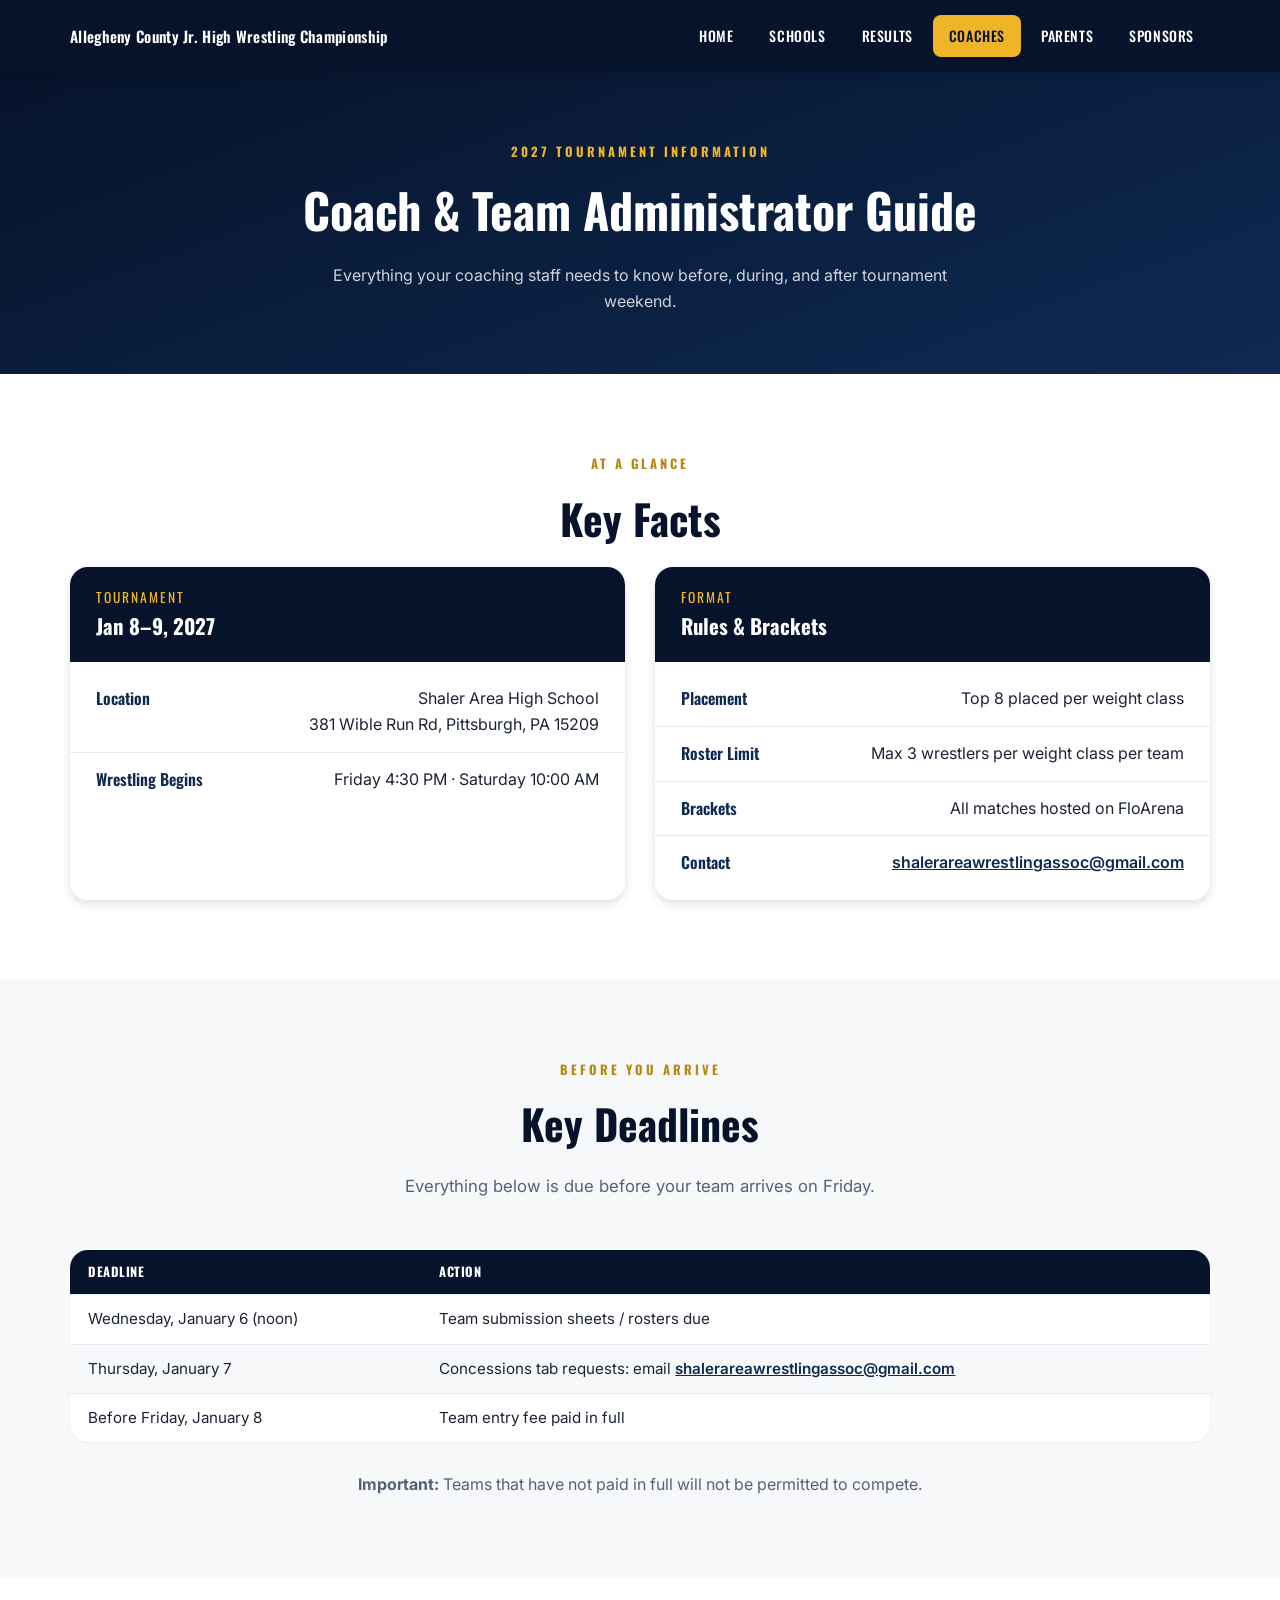
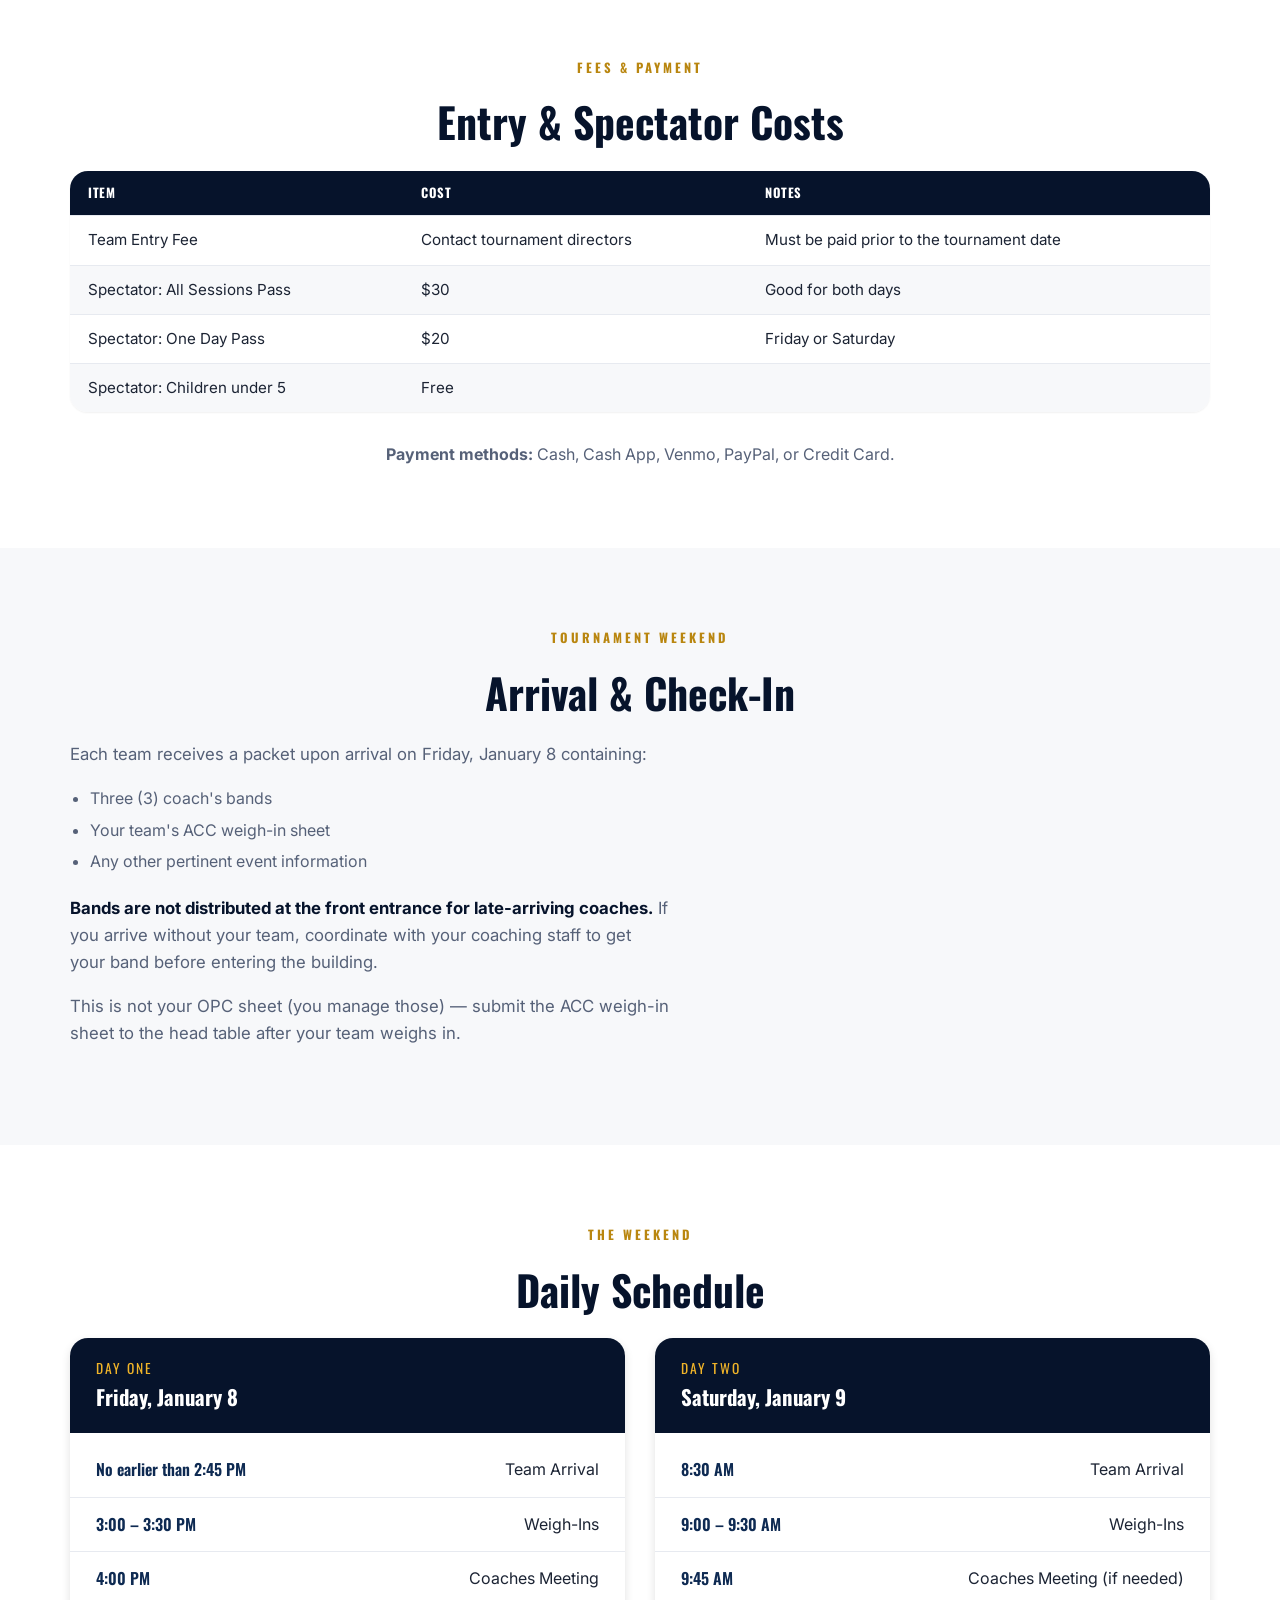
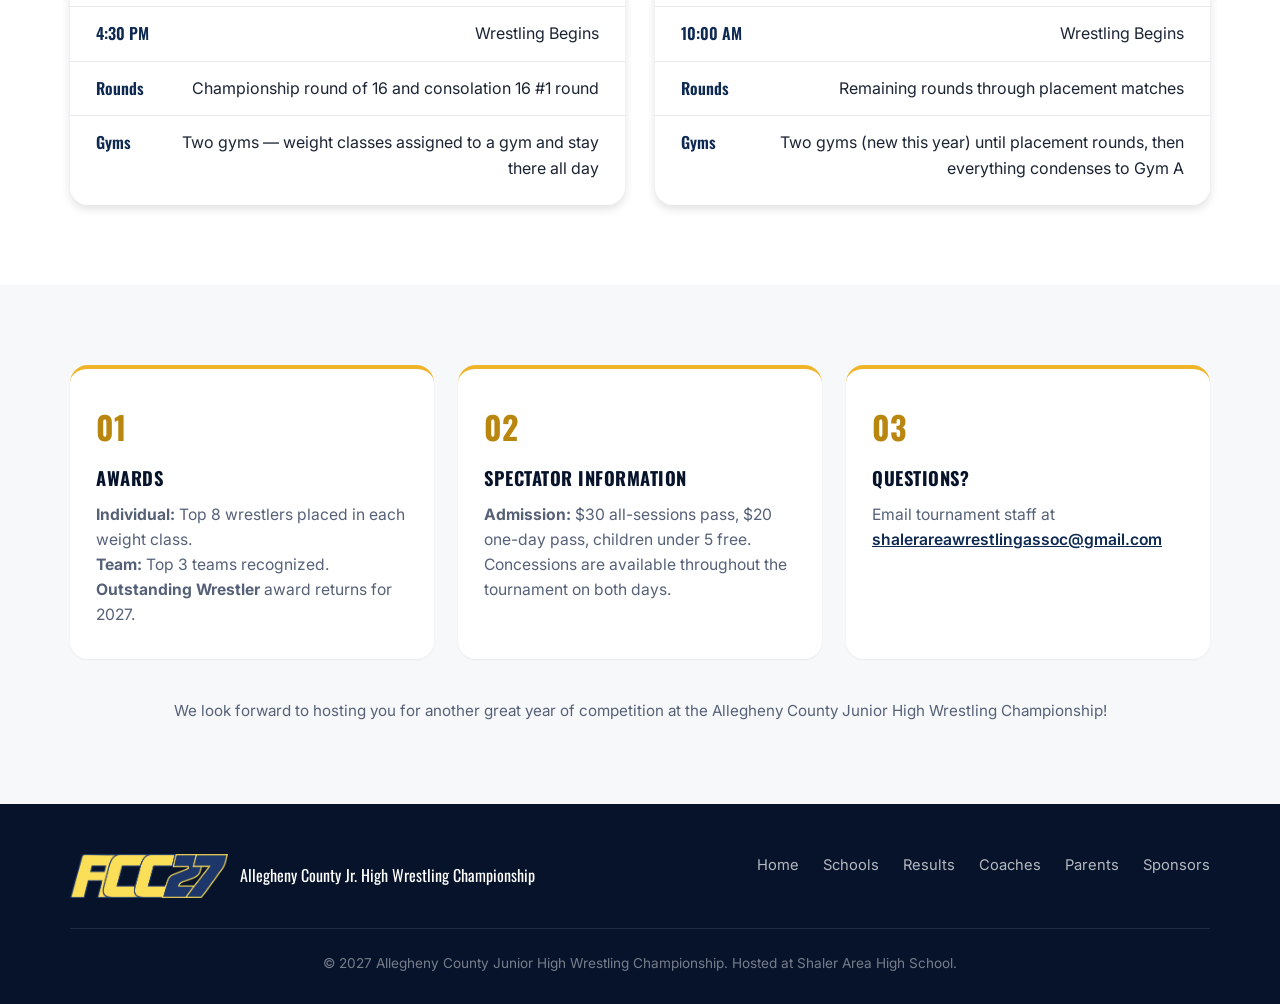
==== coaches.html @ c7950f62 "Add Coaches and Parents pages, wire into nav/footer everywhere coaches.html: full 2027 coach/team-ad" ====
<!DOCTYPE html>
<html lang="en">
<head>
  <meta charset="UTF-8">
  <meta name="viewport" content="width=device-width, initial-scale=1.0">
  <title>Coaches Guide | ACC Jr. High Wrestling Championship</title>
  <meta name="description" content="2027 Tournament information for coaches and team administrators — deadlines, fees, schedule, and check-in details.">
  <link rel="stylesheet" href="styles.css">
  <link rel="icon" type="image/png" href="favicon.png">
  <link rel="preconnect" href="https://fonts.googleapis.com">
  <link rel="preconnect" href="https://fonts.gstatic.com" crossorigin>
  <link href="https://fonts.googleapis.com/css2?family=Oswald:wght@400;500;600;700&family=Inter:wght@400;500;600;700&display=swap" rel="stylesheet">
</head>
<body>

  <nav class="nav">
    <div class="nav-container">
      <a href="index.html" class="nav-logo">
        <span>Allegheny County Jr. High Wrestling Championship</span>
      </a>
      <button class="nav-toggle" aria-label="Toggle menu">
        <span></span><span></span><span></span>
      </button>
      <ul class="nav-menu">
        <li><a href="index.html">Home</a></li>
        <li><a href="schools.html">Schools</a></li>
        <li><a href="results.html">Results</a></li>
        <li><a href="coaches.html" class="active">Coaches</a></li>
        <li><a href="parents.html">Parents</a></li>
        <li><a href="sponsors.html">Sponsors</a></li>
      </ul>
    </div>
  </nav>

  <section class="page-hero">
    <span class="section-eyebrow">2027 Tournament Information</span>
    <h1>Coach &amp; Team Administrator Guide</h1>
    <p>Everything your coaching staff needs to know before, during, and after tournament weekend.</p>
  </section>

  <!-- At a Glance -->
  <section class="section">
    <div class="container">
      <span class="section-eyebrow">At a Glance</span>
      <h2 class="section-title">Key Facts</h2>
      <div class="schedule-grid">
        <div class="schedule-day">
          <div class="schedule-day-header">
            <div class="day-name">Tournament</div>
            <div class="day-date">Jan 8&ndash;9, 2027</div>
          </div>
          <div class="schedule-list">
            <div class="schedule-row"><span class="schedule-time">Location</span><span class="schedule-event">Shaler Area High School<br>381 Wible Run Rd, Pittsburgh, PA 15209</span></div>
            <div class="schedule-row"><span class="schedule-time">Wrestling Begins</span><span class="schedule-event">Friday 4:30 PM &middot; Saturday 10:00 AM</span></div>
          </div>
        </div>
        <div class="schedule-day">
          <div class="schedule-day-header">
            <div class="day-name">Format</div>
            <div class="day-date">Rules &amp; Brackets</div>
          </div>
          <div class="schedule-list">
            <div class="schedule-row"><span class="schedule-time">Placement</span><span class="schedule-event">Top 8 placed per weight class</span></div>
            <div class="schedule-row"><span class="schedule-time">Roster Limit</span><span class="schedule-event">Max 3 wrestlers per weight class per team</span></div>
            <div class="schedule-row"><span class="schedule-time">Brackets</span><span class="schedule-event">All matches hosted on FloArena</span></div>
            <div class="schedule-row"><span class="schedule-time">Contact</span><span class="schedule-event"><a href="mailto:shalerareawrestlingassoc@gmail.com" style="color:var(--navy); font-weight:600;">shalerareawrestlingassoc@gmail.com</a></span></div>
          </div>
        </div>
      </div>
    </div>
  </section>

  <!-- Key Deadlines -->
  <section class="section section-alt">
    <div class="container">
      <span class="section-eyebrow">Before You Arrive</span>
      <h2 class="section-title">Key Deadlines</h2>
      <p class="section-subtitle">Everything below is due before your team arrives on Friday.</p>
      <table class="champions-table">
        <thead><tr><th>Deadline</th><th>Action</th></tr></thead>
        <tbody>
          <tr><td>Wednesday, January 6 (noon)</td><td>Team submission sheets / rosters due</td></tr>
          <tr><td>Thursday, January 7</td><td>Concessions tab requests: email <a href="mailto:shalerareawrestlingassoc@gmail.com" style="color:var(--navy); font-weight:600;">shalerareawrestlingassoc@gmail.com</a></td></tr>
          <tr><td>Before Friday, January 8</td><td>Team entry fee paid in full</td></tr>
        </tbody>
      </table>
      <p class="results-archive-note"><strong>Important:</strong> Teams that have not paid in full will not be permitted to compete.</p>
    </div>
  </section>

  <!-- Fees & Payment -->
  <section class="section">
    <div class="container">
      <span class="section-eyebrow">Fees &amp; Payment</span>
      <h2 class="section-title">Entry &amp; Spectator Costs</h2>
      <table class="champions-table">
        <thead><tr><th>Item</th><th>Cost</th><th>Notes</th></tr></thead>
        <tbody>
          <tr><td>Team Entry Fee</td><td>Contact tournament directors</td><td>Must be paid prior to the tournament date</td></tr>
          <tr><td>Spectator: All Sessions Pass</td><td>$30</td><td>Good for both days</td></tr>
          <tr><td>Spectator: One Day Pass</td><td>$20</td><td>Friday or Saturday</td></tr>
          <tr><td>Spectator: Children under 5</td><td>Free</td><td>&nbsp;</td></tr>
        </tbody>
      </table>
      <p class="results-archive-note"><strong>Payment methods:</strong> Cash, Cash App, Venmo, PayPal, or Credit Card.</p>
    </div>
  </section>

  <!-- Arrival & Check-In -->
  <section class="section section-alt">
    <div class="container">
      <span class="section-eyebrow">Tournament Weekend</span>
      <h2 class="section-title">Arrival &amp; Check-In</h2>
      <div class="about-grid">
        <div class="about-text">
          <p>Each team receives a packet upon arrival on Friday, January 8 containing:</p>
          <ul style="margin: 10px 0 20px 20px; color: var(--gray-600);">
            <li style="margin-bottom: 6px;">Three (3) coach's bands</li>
            <li style="margin-bottom: 6px;">Your team's ACC weigh-in sheet</li>
            <li style="margin-bottom: 6px;">Any other pertinent event information</li>
          </ul>
          <p><strong>Bands are not distributed at the front entrance for late-arriving coaches.</strong> If you arrive without your team, coordinate with your coaching staff to get your band before entering the building.</p>
          <p style="margin-top: 16px;">This is not your OPC sheet (you manage those) &mdash; submit the ACC weigh-in sheet to the head table after your team weighs in.</p>
        </div>
      </div>
    </div>
  </section>

  <!-- Daily Schedule -->
  <section class="section">
    <div class="container">
      <span class="section-eyebrow">The Weekend</span>
      <h2 class="section-title">Daily Schedule</h2>
      <div class="schedule-grid">
        <div class="schedule-day">
          <div class="schedule-day-header">
            <div class="day-name">Day One</div>
            <div class="day-date">Friday, January 8</div>
          </div>
          <div class="schedule-list">
            <div class="schedule-row"><span class="schedule-time">No earlier than 2:45 PM</span><span class="schedule-event">Team Arrival</span></div>
            <div class="schedule-row"><span class="schedule-time">3:00 &ndash; 3:30 PM</span><span class="schedule-event">Weigh-Ins</span></div>
            <div class="schedule-row"><span class="schedule-time">4:00 PM</span><span class="schedule-event">Coaches Meeting</span></div>
            <div class="schedule-row"><span class="schedule-time">4:30 PM</span><span class="schedule-event">Wrestling Begins</span></div>
            <div class="schedule-row"><span class="schedule-time">Rounds</span><span class="schedule-event">Championship round of 16 and consolation 16 #1 round</span></div>
            <div class="schedule-row"><span class="schedule-time">Gyms</span><span class="schedule-event">Two gyms &mdash; weight classes assigned to a gym and stay there all day</span></div>
          </div>
        </div>
        <div class="schedule-day">
          <div class="schedule-day-header">
            <div class="day-name">Day Two</div>
            <div class="day-date">Saturday, January 9</div>
          </div>
          <div class="schedule-list">
            <div class="schedule-row"><span class="schedule-time">8:30 AM</span><span class="schedule-event">Team Arrival</span></div>
            <div class="schedule-row"><span class="schedule-time">9:00 &ndash; 9:30 AM</span><span class="schedule-event">Weigh-Ins</span></div>
            <div class="schedule-row"><span class="schedule-time">9:45 AM</span><span class="schedule-event">Coaches Meeting (if needed)</span></div>
            <div class="schedule-row"><span class="schedule-time">10:00 AM</span><span class="schedule-event">Wrestling Begins</span></div>
            <div class="schedule-row"><span class="schedule-time">Rounds</span><span class="schedule-event">Remaining rounds through placement matches</span></div>
            <div class="schedule-row"><span class="schedule-time">Gyms</span><span class="schedule-event">Two gyms (new this year) until placement rounds, then everything condenses to Gym A</span></div>
          </div>
        </div>
      </div>
    </div>
  </section>

  <!-- Awards & Spectator Info -->
  <section class="section section-alt">
    <div class="container">
      <div class="format-grid">
        <div class="format-card">
          <div class="format-num">01</div>
          <h3>Awards</h3>
          <p><strong>Individual:</strong> Top 8 wrestlers placed in each weight class.<br><strong>Team:</strong> Top 3 teams recognized.<br><strong>Outstanding Wrestler</strong> award returns for 2027.</p>
        </div>
        <div class="format-card">
          <div class="format-num">02</div>
          <h3>Spectator Information</h3>
          <p><strong>Admission:</strong> $30 all-sessions pass, $20 one-day pass, children under 5 free.<br>Concessions are available throughout the tournament on both days.</p>
        </div>
        <div class="format-card">
          <div class="format-num">03</div>
          <h3>Questions?</h3>
          <p>Email tournament staff at <a href="mailto:shalerareawrestlingassoc@gmail.com" style="color:var(--navy); font-weight:600;">shalerareawrestlingassoc@gmail.com</a></p>
        </div>
      </div>
      <p class="schedule-note" style="margin-top: 40px;">We look forward to hosting you for another great year of competition at the Allegheny County Junior High Wrestling Championship!</p>
    </div>
  </section>

  <footer class="footer">
    <div class="container">
      <div class="footer-content">
        <div class="footer-logo">
          <img src="assets/brand/logo-mark.png" alt="ACC27">
          <p>Allegheny County Jr. High Wrestling Championship</p>
        </div>
        <div class="footer-links">
          <a href="index.html">Home</a>
          <a href="schools.html">Schools</a>
          <a href="results.html">Results</a>
          <a href="coaches.html">Coaches</a>
          <a href="parents.html">Parents</a>
          <a href="sponsors.html">Sponsors</a>
        </div>
      </div>
      <div class="footer-bottom">
        &copy; 2027 Allegheny County Junior High Wrestling Championship. Hosted at Shaler Area High School.
      </div>
    </div>
  </footer>

  <script>
    document.querySelector('.nav-toggle')?.addEventListener('click', function() {
      document.querySelector('.nav-menu').classList.toggle('active');
    });
  </script>
</body>
</html>
---- styles.css ----
/* ===========================================
   ACC JR HIGH WRESTLING — Navy & Gold Theme
   =========================================== */

:root {
  --navy-dark: #06132b;
  --navy: #0e2a52;
  --navy-light: #1c4886;
  --gold: #f0b429;
  --gold-light: #ffd873;
  --gold-dark: #b9860f;
  --white: #ffffff;
  --gray-100: #f7f8fa;
  --gray-200: #e7eaf0;
  --gray-300: #cdd3de;
  --gray-600: #566178;
  --gray-800: #1c2434;

  --font-display: 'Oswald', sans-serif;
  --font-body: 'Inter', system-ui, sans-serif;

  --shadow-sm: 0 1px 2px rgba(0,0,0,0.06);
  --shadow-md: 0 4px 10px rgba(0,0,0,0.12);
  --shadow-lg: 0 12px 30px rgba(0,0,0,0.18);
  --shadow-xl: 0 24px 50px rgba(0,0,0,0.25);

  --radius: 8px;
  --radius-lg: 18px;
}

*, *::before, *::after { box-sizing: border-box; margin: 0; padding: 0; }

svg { max-width: 100%; max-height: 100%; overflow: visible; }
img { max-width: 100%; height: auto; }
html { scroll-behavior: smooth; }

body {
  font-family: var(--font-body);
  color: var(--gray-800);
  background: var(--white);
  line-height: 1.6;
}

.container { max-width: 1180px; margin: 0 auto; padding: 0 20px; }

a { color: inherit; }

/* ===========================================
   NAV
   =========================================== */

.nav {
  position: sticky;
  top: 0;
  z-index: 1000;
  background: var(--navy-dark);
  box-shadow: var(--shadow-md);
}

.nav-container {
  max-width: 1180px;
  margin: 0 auto;
  padding: 0 20px;
  display: flex;
  align-items: center;
  justify-content: space-between;
  height: 72px;
}

.nav-logo {
  display: flex;
  align-items: center;
  gap: 12px;
  text-decoration: none;
  color: var(--white);
  font-family: var(--font-display);
  font-weight: 600;
  font-size: 0.95rem;
  line-height: 1.2;
  letter-spacing: 0.3px;
  max-width: 340px;
}

.nav-logo img {
  height: 44px;
  width: auto;
}

.nav-menu {
  display: flex;
  list-style: none;
  gap: 4px;
}

.nav-menu a {
  display: block;
  padding: 10px 16px;
  color: var(--white);
  text-decoration: none;
  font-family: var(--font-display);
  font-size: 14px;
  font-weight: 500;
  letter-spacing: 0.6px;
  text-transform: uppercase;
  border-radius: var(--radius);
  transition: all 0.2s ease;
}

.nav-menu a:hover, .nav-menu a.active {
  background: var(--gold);
  color: var(--navy-dark);
}

.nav-toggle {
  display: none;
  flex-direction: column;
  gap: 5px;
  background: none;
  border: none;
  cursor: pointer;
  padding: 5px;
}

.nav-toggle span {
  display: block;
  width: 25px;
  height: 3px;
  background: var(--white);
  border-radius: 2px;
  transition: all 0.3s ease;
}

@media (max-width: 800px) {
  .nav-toggle { display: flex; }
  .nav-menu {
    position: absolute;
    top: 72px;
    left: 0;
    right: 0;
    background: var(--navy-dark);
    flex-direction: column;
    padding: 16px;
    gap: 6px;
    display: none;
    border-top: 1px solid rgba(255,255,255,0.1);
  }
  .nav-menu.active { display: flex; }
  .nav-menu a { padding: 14px 18px; }
}

/* ===========================================
   HERO
   =========================================== */

.hero {
  position: relative;
  padding: 100px 20px 90px;
  text-align: center;
  color: var(--white);
  background:
    radial-gradient(circle at 20% 20%, rgba(240,180,41,0.12) 0%, transparent 45%),
    radial-gradient(circle at 80% 80%, rgba(240,180,41,0.08) 0%, transparent 50%),
    linear-gradient(160deg, var(--navy-dark) 0%, var(--navy) 55%, var(--navy-light) 100%);
  overflow: hidden;
}

.hero::after {
  content: '';
  position: absolute;
  inset: 0;
  background: url('data:image/svg+xml,<svg xmlns="http://www.w3.org/2000/svg" viewBox="0 0 100 100"><circle cx="50" cy="50" r="40" fill="none" stroke="rgba(255,255,255,0.035)" stroke-width="2"/></svg>');
  background-size: 220px 220px;
  pointer-events: none;
}

.hero-content { position: relative; max-width: 880px; margin: 0 auto; }

.hero-logo {
  display: block;
  max-width: 280px;
  width: 50%;
  margin: 0 auto 30px;
}

.hero-eyebrow {
  display: inline-block;
  font-family: var(--font-display);
  color: var(--gold);
  letter-spacing: 4px;
  font-size: 0.85rem;
  font-weight: 600;
  text-transform: uppercase;
  margin-bottom: 18px;
}

.hero-title {
  font-family: var(--font-display);
  font-size: clamp(2.4rem, 7vw, 4.6rem);
  font-weight: 700;
  line-height: 1.05;
  letter-spacing: 0.5px;
  text-shadow: 0 4px 30px rgba(0,0,0,0.35);
  margin-bottom: 22px;
}

.hero-title .gold { color: var(--gold); }

.hero-details {
  display: flex;
  flex-wrap: wrap;
  justify-content: center;
  gap: 10px 22px;
  font-family: var(--font-display);
  font-size: 1.15rem;
  color: rgba(255,255,255,0.9);
  margin-bottom: 36px;
}

.hero-details .sep { opacity: 0.4; }

.hero-buttons {
  display: flex;
  gap: 16px;
  justify-content: center;
  flex-wrap: wrap;
}

/* ===========================================
   BUTTONS
   =========================================== */

.btn {
  display: inline-flex;
  align-items: center;
  justify-content: center;
  gap: 8px;
  padding: 14px 30px;
  font-family: var(--font-display);
  font-size: 15px;
  font-weight: 600;
  letter-spacing: 1px;
  text-transform: uppercase;
  text-decoration: none;
  border-radius: var(--radius);
  border: 2px solid transparent;
  cursor: pointer;
  transition: all 0.2s ease;
}

.btn-primary { background: var(--gold); color: var(--navy-dark); border-color: var(--gold); }
.btn-primary:hover { background: var(--gold-light); border-color: var(--gold-light); transform: translateY(-2px); box-shadow: 0 8px 20px rgba(240,180,41,0.35); }

.btn-outline { background: transparent; color: var(--white); border-color: rgba(255,255,255,0.6); }
.btn-outline:hover { background: var(--white); color: var(--navy-dark); border-color: var(--white); }

.btn-navy { background: var(--navy); color: var(--white); border-color: var(--navy); }
.btn-navy:hover { background: var(--navy-light); border-color: var(--navy-light); }

.btn-sm { padding: 10px 20px; font-size: 13px; }

/* ===========================================
   SECTIONS
   =========================================== */

.section { padding: 80px 0; }
.section-alt { background: var(--gray-100); }
.section-navy { background: var(--navy-dark); color: var(--white); }

.section-eyebrow {
  display: block;
  text-align: center;
  font-family: var(--font-display);
  color: var(--gold-dark);
  letter-spacing: 3px;
  font-size: 0.8rem;
  font-weight: 700;
  text-transform: uppercase;
  margin-bottom: 10px;
}

.section-navy .section-eyebrow { color: var(--gold); }

.section-title {
  font-family: var(--font-display);
  font-size: clamp(1.8rem, 4vw, 2.6rem);
  font-weight: 700;
  text-align: center;
  margin-bottom: 16px;
  color: var(--navy-dark);
}

.section-navy .section-title { color: var(--white); }

.section-subtitle {
  text-align: center;
  max-width: 720px;
  margin: 0 auto 50px;
  color: var(--gray-600);
  font-size: 1.05rem;
}

.section-navy .section-subtitle { color: rgba(255,255,255,0.75); }

/* About / format */

.about-grid {
  display: grid;
  grid-template-columns: 1.1fr 0.9fr;
  gap: 50px;
  align-items: start;
}

@media (max-width: 860px) { .about-grid { grid-template-columns: 1fr; } }

.about-text p { margin-bottom: 18px; color: var(--gray-600); font-size: 1.05rem; }
.about-text strong { color: var(--navy-dark); }

.stat-card {
  background: var(--white);
  border: 1px solid var(--gray-200);
  border-radius: var(--radius-lg);
  padding: 20px 24px;
  box-shadow: var(--shadow-sm);
}

.stat-grid { display: grid; grid-template-columns: 1fr 1fr; gap: 16px; }

.stat-number {
  font-family: var(--font-display);
  font-size: 2.2rem;
  font-weight: 700;
  color: var(--navy);
}

.stat-label { font-size: 0.85rem; color: var(--gray-600); text-transform: uppercase; letter-spacing: 0.5px; }

/* Format steps */

.format-grid {
  display: grid;
  grid-template-columns: repeat(3, 1fr);
  gap: 24px;
}

@media (max-width: 860px) { .format-grid { grid-template-columns: 1fr; } }

.format-card {
  background: var(--white);
  border-radius: var(--radius-lg);
  padding: 32px 26px;
  box-shadow: var(--shadow-sm);
  border-top: 4px solid var(--gold);
}

.format-num {
  font-family: var(--font-display);
  font-size: 2rem;
  font-weight: 700;
  color: var(--gold-dark);
  margin-bottom: 10px;
}

.format-card h3 {
  font-family: var(--font-display);
  font-size: 1.15rem;
  color: var(--navy-dark);
  margin-bottom: 10px;
  text-transform: uppercase;
  letter-spacing: 0.5px;
}

.format-card p { color: var(--gray-600); font-size: 0.98rem; }

/* Schedule */

.schedule-grid {
  display: grid;
  grid-template-columns: 1fr 1fr;
  gap: 30px;
}

@media (max-width: 760px) { .schedule-grid { grid-template-columns: 1fr; } }

.schedule-day {
  background: var(--white);
  border-radius: var(--radius-lg);
  overflow: hidden;
  box-shadow: var(--shadow-md);
}

.schedule-day-header {
  background: var(--navy-dark);
  color: var(--white);
  padding: 20px 26px;
  font-family: var(--font-display);
}

.schedule-day-header .day-name { font-size: 0.85rem; letter-spacing: 2px; color: var(--gold); text-transform: uppercase; }
.schedule-day-header .day-date { font-size: 1.3rem; font-weight: 700; }

.schedule-list { padding: 10px 0; }

.schedule-row {
  display: flex;
  justify-content: space-between;
  gap: 16px;
  padding: 14px 26px;
  border-bottom: 1px solid var(--gray-200);
}

.schedule-row:last-child { border-bottom: none; }

.schedule-time { font-family: var(--font-display); font-weight: 600; color: var(--navy); white-space: nowrap; }
.schedule-event { color: var(--gray-800); text-align: right; }

.schedule-note {
  text-align: center;
  margin-top: 30px;
  color: var(--gray-600);
  font-size: 0.95rem;
}

/* Directors / credits */

.directors-grid {
  display: grid;
  grid-template-columns: repeat(3, 1fr);
  gap: 24px;
  max-width: 900px;
  margin: 0 auto;
}

@media (max-width: 760px) { .directors-grid { grid-template-columns: 1fr; } }

.director-card {
  text-align: center;
  padding: 28px 20px;
}

.director-avatar {
  width: 76px;
  height: 76px;
  border-radius: 50%;
  background: var(--gold);
  color: var(--navy-dark);
  display: flex;
  align-items: center;
  justify-content: center;
  font-family: var(--font-display);
  font-weight: 700;
  font-size: 1.4rem;
  margin: 0 auto 16px;
}

.director-card h3 { font-family: var(--font-display); font-size: 1.1rem; margin-bottom: 4px; }
.director-card p { color: rgba(255,255,255,0.65); font-size: 0.9rem; text-transform: uppercase; letter-spacing: 0.5px; }

.thanks-note {
  text-align: center;
  max-width: 640px;
  margin: 40px auto 0;
  color: rgba(255,255,255,0.7);
  font-size: 0.95rem;
  padding-top: 30px;
  border-top: 1px solid rgba(255,255,255,0.1);
}

/* Sponsor teaser / CTA */

.cta-band {
  background: linear-gradient(120deg, var(--gold-dark), var(--gold));
  color: var(--navy-dark);
  padding: 60px 20px;
  text-align: center;
}

.cta-band h2 {
  font-family: var(--font-display);
  font-size: clamp(1.6rem, 4vw, 2.2rem);
  margin-bottom: 14px;
}

.cta-band p { max-width: 600px; margin: 0 auto 26px; font-size: 1.05rem; }

/* Teams grid */

.teams-grid {
  display: grid;
  grid-template-columns: repeat(auto-fill, minmax(180px, 1fr));
  gap: 18px;
}

.team-card {
  background: var(--white);
  border: 1px solid var(--gray-200);
  border-radius: var(--radius);
  padding: 24px 16px;
  text-align: center;
  box-shadow: var(--shadow-sm);
  transition: box-shadow 0.2s ease, transform 0.2s ease;
  width: 100%;
  font-family: inherit;
  cursor: pointer;
  display: block;
}

.team-card:focus-visible {
  outline: 2px solid var(--gold-dark);
  outline-offset: 2px;
}

.team-card:hover {
  box-shadow: var(--shadow-md);
  transform: translateY(-2px);
}

.team-logo {
  width: 64px;
  height: 64px;
  margin: 0 auto 14px;
  border-radius: 50%;
  background: var(--white);
  color: var(--navy-dark);
  display: flex;
  align-items: center;
  justify-content: center;
  font-family: var(--font-display);
  font-weight: 700;
  font-size: 1.3rem;
  letter-spacing: 0.5px;
  border: 2px solid var(--gold);
  overflow: hidden;
}

.team-logo img {
  width: 100%;
  height: 100%;
  object-fit: cover;
}

.team-card .team-name {
  font-family: var(--font-display);
  font-weight: 600;
  color: var(--navy-dark);
  font-size: 0.98rem;
  line-height: 1.3;
}

.placeholder-box {
  border: 2px dashed var(--gray-300);
  border-radius: var(--radius-lg);
  padding: 50px 30px;
  text-align: center;
  color: var(--gray-600);
  max-width: 640px;
  margin: 0 auto;
}

.placeholder-box strong { color: var(--navy-dark); }

/* School history modal */

.history-modal {
  display: none;
  position: fixed;
  inset: 0;
  z-index: 2000;
  background: rgba(6, 19, 43, 0.75);
  align-items: center;
  justify-content: center;
  padding: 20px;
}

.history-modal.active {
  display: flex;
}

.history-modal-dialog {
  background: var(--white);
  border-radius: var(--radius-lg);
  max-width: 560px;
  width: 100%;
  max-height: 85vh;
  overflow-y: auto;
  padding: 40px 32px 32px;
  position: relative;
  box-shadow: var(--shadow-xl);
}

.history-modal-close {
  position: absolute;
  top: 16px;
  right: 16px;
  width: 36px;
  height: 36px;
  border-radius: 50%;
  border: none;
  background: var(--gray-100);
  color: var(--navy-dark);
  font-size: 1.4rem;
  line-height: 1;
  cursor: pointer;
  display: flex;
  align-items: center;
  justify-content: center;
  transition: background 0.2s ease;
}

.history-modal-close:hover { background: var(--gray-200); }

.history-modal-title {
  font-family: var(--font-display);
  font-size: 1.6rem;
  color: var(--navy-dark);
  margin-bottom: 24px;
  padding-right: 30px;
}

.history-empty {
  color: var(--gray-600);
  text-align: center;
  padding: 20px 0;
}

.history-year-block { margin-bottom: 26px; }
.history-year-block:last-child { margin-bottom: 0; }

.history-year-heading {
  font-family: var(--font-display);
  font-size: 1.05rem;
  color: var(--gold-dark);
  letter-spacing: 0.5px;
  margin-bottom: 10px;
  padding-bottom: 6px;
  border-bottom: 2px solid var(--gray-200);
}

.history-list { list-style: none; }

.history-row {
  display: flex;
  align-items: baseline;
  gap: 10px;
  padding: 7px 0;
  font-size: 0.94rem;
}

.history-place {
  font-family: var(--font-display);
  font-weight: 600;
  color: var(--navy);
  min-width: 92px;
  flex-shrink: 0;
}

.history-athlete { color: var(--gray-800); flex: 1; }

.history-weight {
  color: var(--gray-600);
  font-size: 0.85rem;
  flex-shrink: 0;
}

/* Sponsor tiers */

.tier-grid {
  display: grid;
  grid-template-columns: repeat(4, 1fr);
  gap: 22px;
}

@media (max-width: 980px) { .tier-grid { grid-template-columns: 1fr 1fr; } }
@media (max-width: 600px) { .tier-grid { grid-template-columns: 1fr; } }

.tier-card {
  background: var(--white);
  border-radius: var(--radius-lg);
  padding: 30px 24px;
  box-shadow: var(--shadow-sm);
  border: 1px solid var(--gray-200);
  display: flex;
  flex-direction: column;
}

.tier-card.featured {
  border: 2px solid var(--gold);
  box-shadow: var(--shadow-lg);
  position: relative;
}

.tier-card.featured::before {
  content: 'MOST IMPACT';
  position: absolute;
  top: -12px;
  left: 50%;
  transform: translateX(-50%);
  background: var(--gold);
  color: var(--navy-dark);
  font-family: var(--font-display);
  font-size: 0.7rem;
  font-weight: 700;
  letter-spacing: 1px;
  padding: 4px 12px;
  border-radius: 20px;
}

.tier-price {
  font-family: var(--font-display);
  font-size: 2.2rem;
  font-weight: 700;
  color: var(--navy-dark);
}

.tier-name {
  font-family: var(--font-display);
  text-transform: uppercase;
  letter-spacing: 0.5px;
  color: var(--gold-dark);
  font-weight: 700;
  font-size: 0.95rem;
  margin-bottom: 18px;
}

.tier-perks { list-style: none; flex: 1; margin-bottom: 20px; }
.tier-perks li {
  padding: 8px 0 8px 22px;
  position: relative;
  font-size: 0.92rem;
  color: var(--gray-600);
  border-bottom: 1px solid var(--gray-100);
}
.tier-perks li::before {
  content: '✓';
  position: absolute;
  left: 0;
  color: var(--gold-dark);
  font-weight: 700;
}

.sponsor-mail {
  max-width: 640px;
  margin: 50px auto 0;
  background: var(--gray-100);
  border-radius: var(--radius-lg);
  padding: 28px 30px;
  text-align: center;
  font-size: 0.95rem;
  color: var(--gray-600);
}

.sponsor-mail strong { color: var(--navy-dark); }

/* Results */

.champions-table {
  width: 100%;
  border-collapse: collapse;
  background: var(--white);
  border-radius: var(--radius-lg);
  overflow: hidden;
  box-shadow: var(--shadow-sm);
}

.champions-table th, .champions-table td {
  padding: 12px 18px;
  text-align: left;
  border-bottom: 1px solid var(--gray-200);
  font-size: 0.95rem;
}

.champions-table th {
  background: var(--navy-dark);
  color: var(--white);
  font-family: var(--font-display);
  letter-spacing: 0.5px;
  text-transform: uppercase;
  font-size: 0.8rem;
}

.champions-table tr:last-child td { border-bottom: none; }
.champions-table tr:nth-child(even) td { background: var(--gray-100); }

.results-archive-note {
  text-align: center;
  margin-top: 30px;
  color: var(--gray-600);
}

/* Results archive tabs */

.year-tabs {
  display: flex;
  justify-content: center;
  gap: 10px;
  margin-bottom: 40px;
  flex-wrap: wrap;
}

.year-tab {
  font-family: var(--font-display);
  font-size: 1rem;
  font-weight: 600;
  letter-spacing: 0.5px;
  padding: 10px 26px;
  border-radius: 30px;
  border: 2px solid var(--navy);
  background: var(--white);
  color: var(--navy);
  cursor: pointer;
  transition: all 0.2s ease;
}

.year-tab:hover { background: var(--gray-100); }

.year-tab.active {
  background: var(--navy);
  color: var(--white);
}

.results-subhead {
  font-family: var(--font-display);
  font-size: 1.3rem;
  color: var(--navy-dark);
  margin: 40px 0 20px;
  text-align: center;
}

.results-subhead:first-child { margin-top: 0; }

.weights-grid {
  display: grid;
  grid-template-columns: repeat(auto-fill, minmax(260px, 1fr));
  gap: 16px;
}

.weight-card {
  background: var(--white);
  border: 1px solid var(--gray-200);
  border-radius: var(--radius);
  padding: 18px 20px;
  box-shadow: var(--shadow-sm);
}

.weight-num {
  font-family: var(--font-display);
  font-weight: 700;
  color: var(--gold-dark);
  font-size: 1.1rem;
  margin-bottom: 8px;
}

.weight-num::after { content: ' LBS'; font-size: 0.7rem; color: var(--gray-600); font-weight: 500; }

.weight-placements {
  list-style: none;
  font-size: 0.88rem;
  color: var(--gray-600);
  line-height: 1.7;
}

/* Footer */

.footer {
  background: var(--navy-dark);
  color: rgba(255,255,255,0.7);
  padding: 50px 0 30px;
}

.footer-content {
  display: flex;
  flex-wrap: wrap;
  justify-content: space-between;
  gap: 30px;
  padding-bottom: 30px;
  border-bottom: 1px solid rgba(255,255,255,0.1);
}

.footer-logo { display: flex; align-items: center; gap: 12px; }

.footer-logo img {
  height: 44px;
  width: auto;
}

.footer-logo p { font-family: var(--font-display); color: var(--white); font-size: 1rem; }

.footer-links { display: flex; gap: 24px; flex-wrap: wrap; }
.footer-links a { color: rgba(255,255,255,0.7); text-decoration: none; font-size: 0.92rem; }
.footer-links a:hover { color: var(--gold); }

.footer-bottom {
  padding-top: 24px;
  text-align: center;
  font-size: 0.85rem;
  color: rgba(255,255,255,0.45);
}

/* Page header (interior pages) */

.page-hero {
  background: linear-gradient(160deg, var(--navy-dark) 0%, var(--navy) 100%);
  color: var(--white);
  padding: 70px 20px 60px;
  text-align: center;
}

.page-hero .section-eyebrow { color: var(--gold); }

.page-hero h1 {
  font-family: var(--font-display);
  font-size: clamp(2rem, 5vw, 3rem);
  font-weight: 700;
}

.page-hero p { max-width: 640px; margin: 14px auto 0; color: rgba(255,255,255,0.8); }
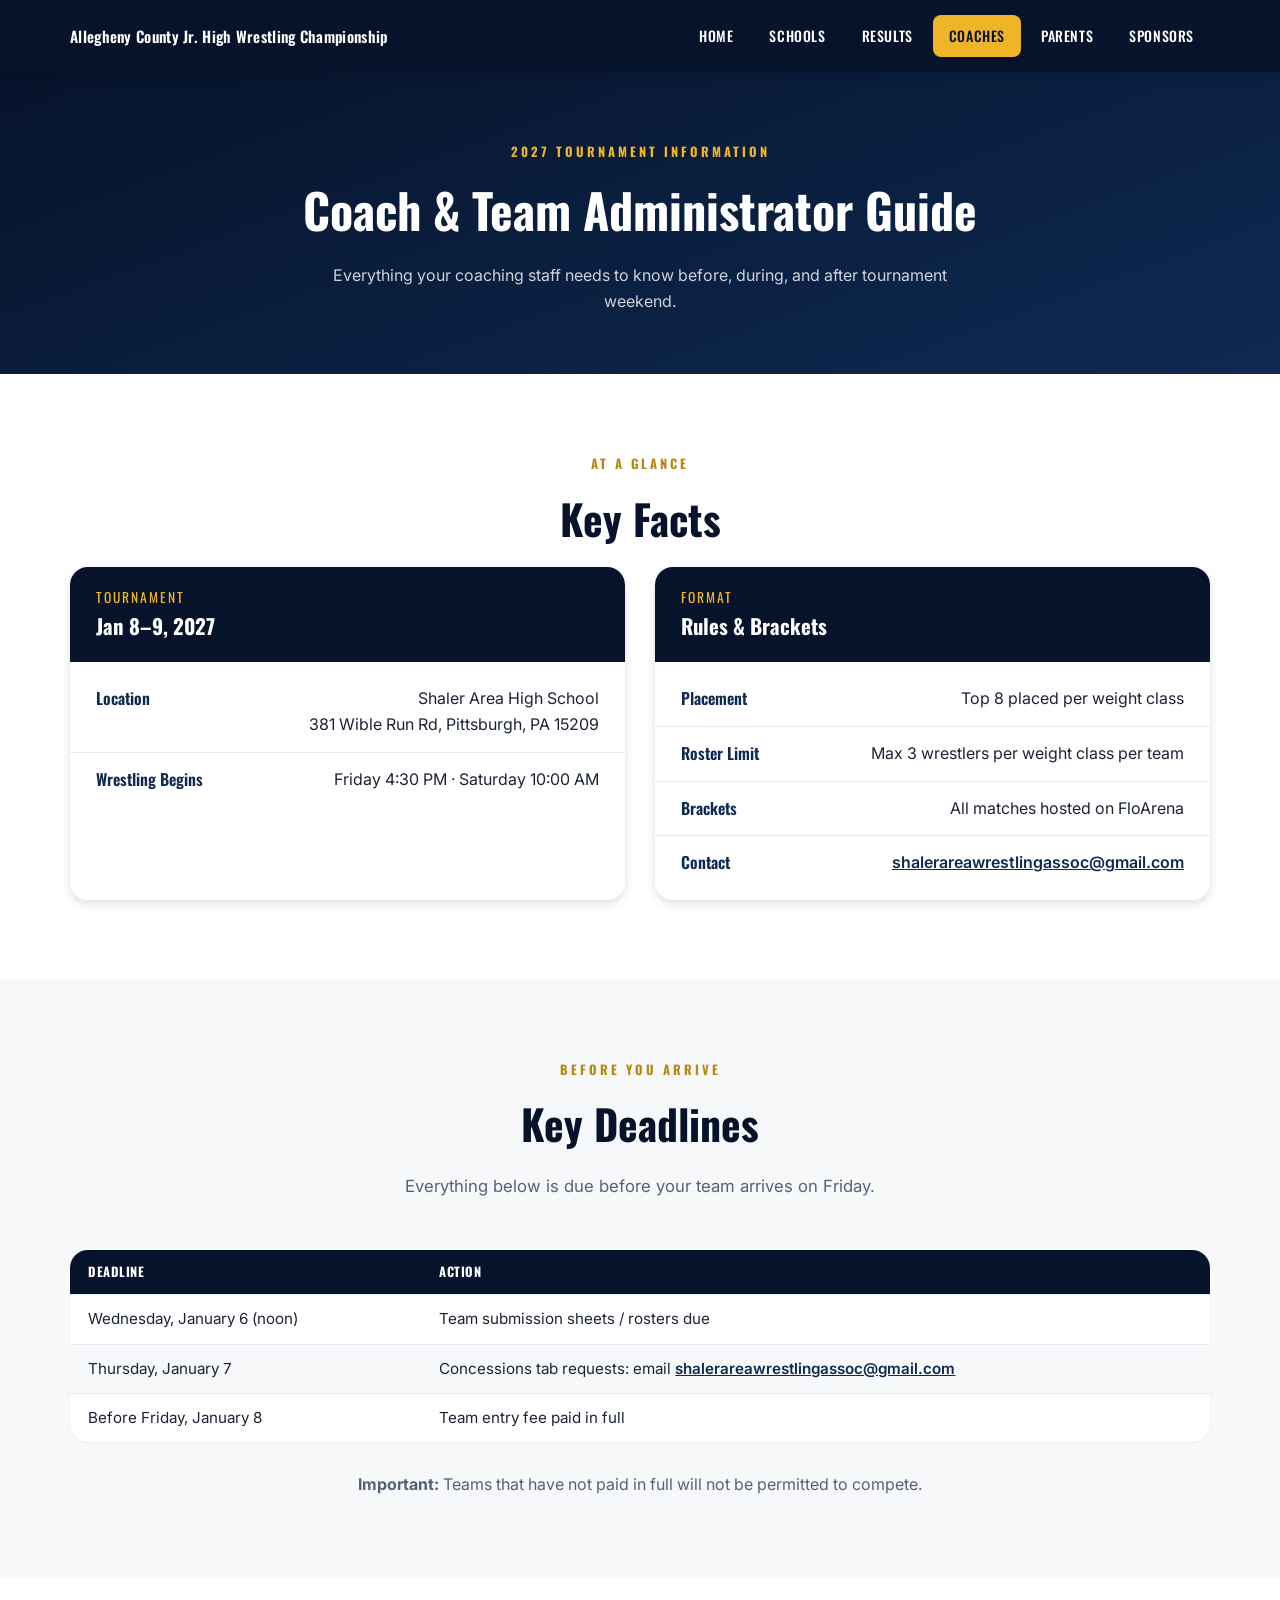
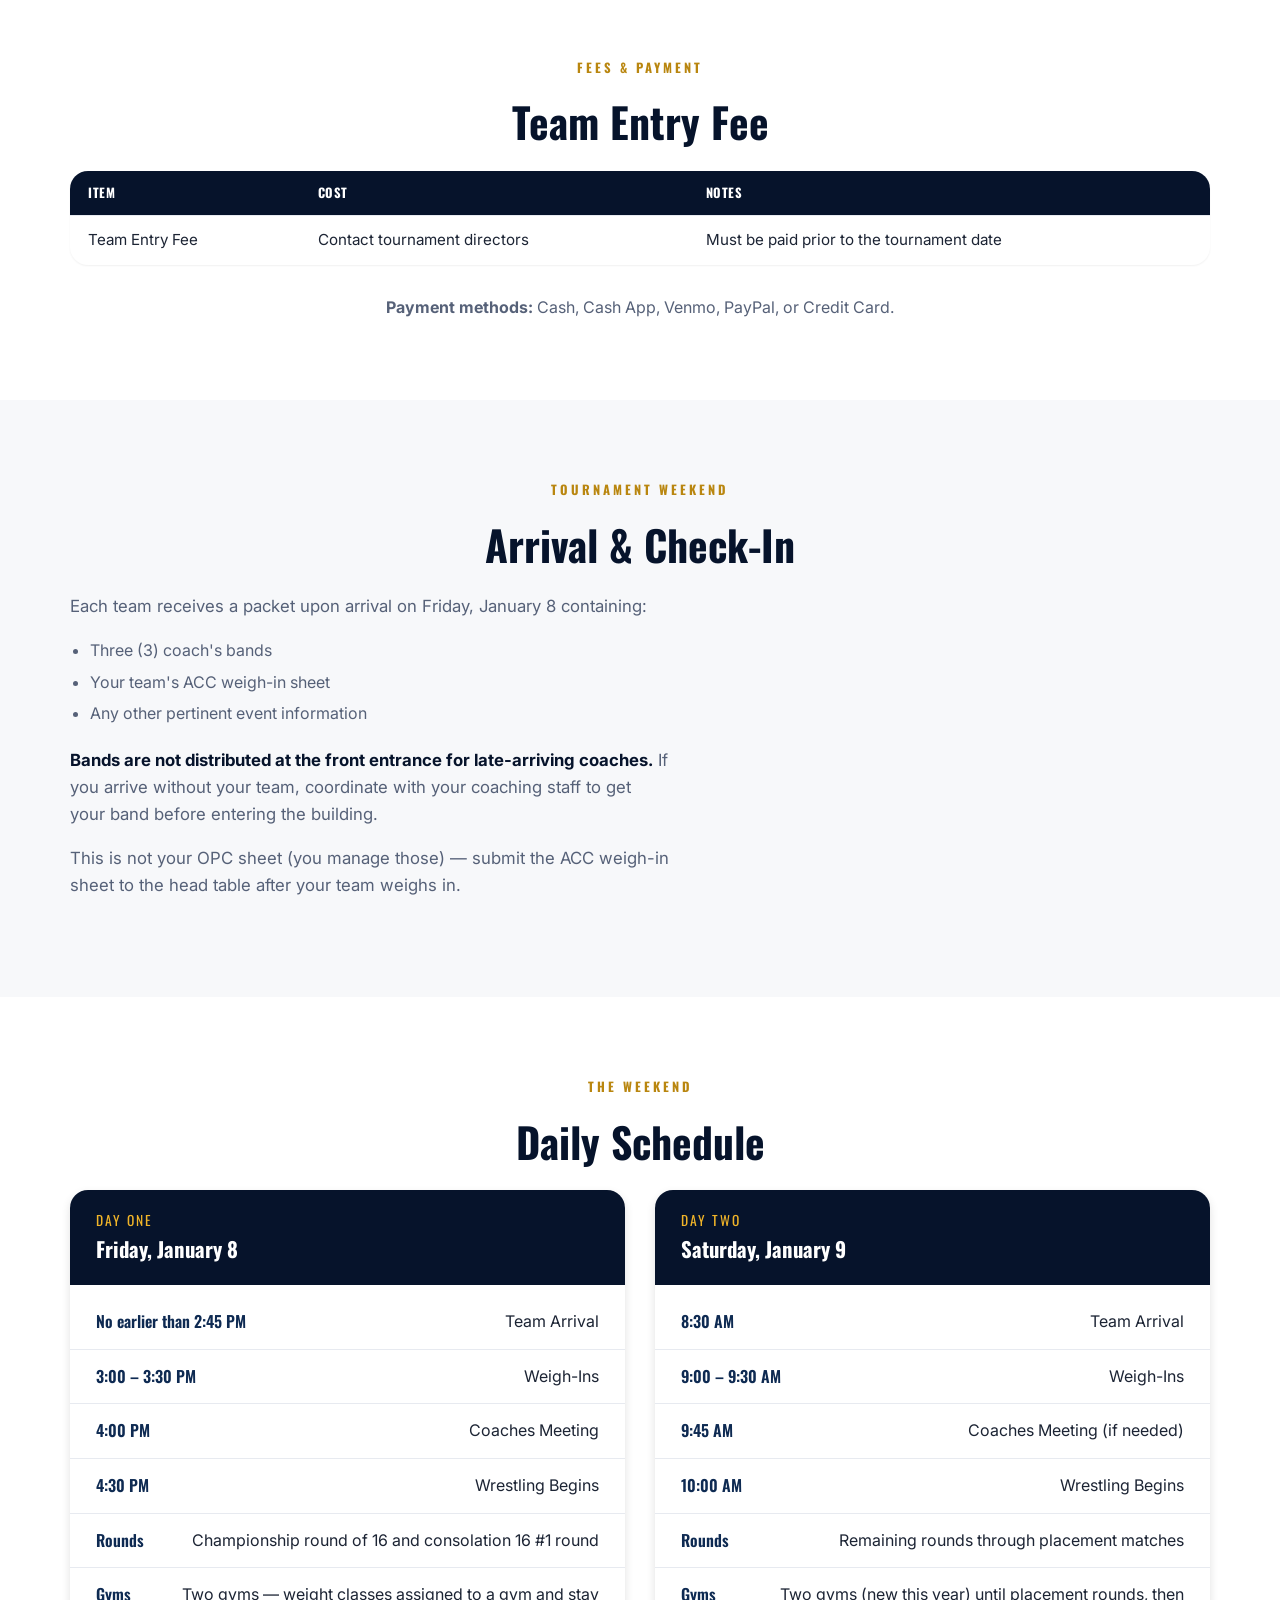
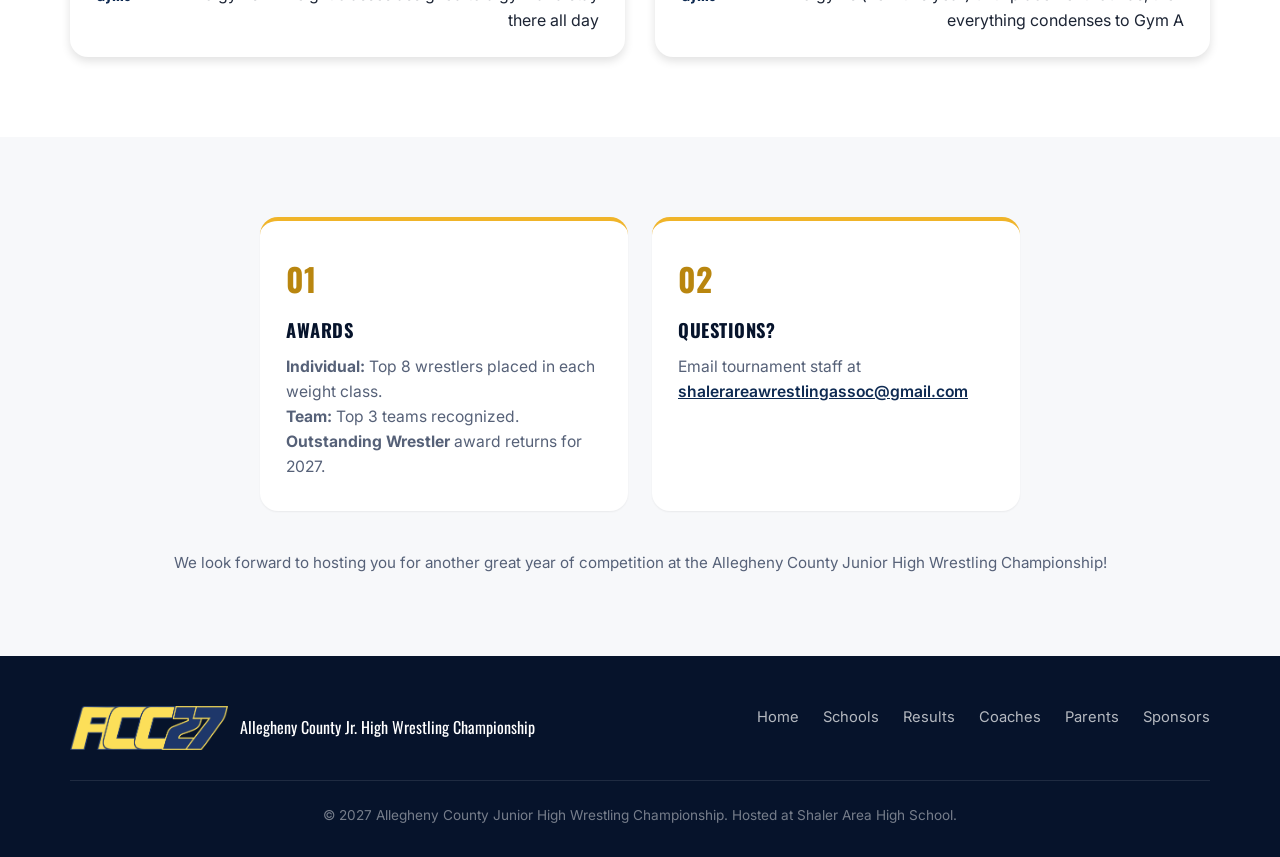
==== commit 699cba3c: "Move spectator pricing from Coaches page to Parents page coaches.html: fees table trimmed to team en" ====
--- a/coaches.html
+++ b/coaches.html
@@ -92,14 +92,11 @@
   <section class="section">
     <div class="container">
       <span class="section-eyebrow">Fees &amp; Payment</span>
-      <h2 class="section-title">Entry &amp; Spectator Costs</h2>
+      <h2 class="section-title">Team Entry Fee</h2>
       <table class="champions-table">
         <thead><tr><th>Item</th><th>Cost</th><th>Notes</th></tr></thead>
         <tbody>
           <tr><td>Team Entry Fee</td><td>Contact tournament directors</td><td>Must be paid prior to the tournament date</td></tr>
-          <tr><td>Spectator: All Sessions Pass</td><td>$30</td><td>Good for both days</td></tr>
-          <tr><td>Spectator: One Day Pass</td><td>$20</td><td>Friday or Saturday</td></tr>
-          <tr><td>Spectator: Children under 5</td><td>Free</td><td>&nbsp;</td></tr>
         </tbody>
       </table>
       <p class="results-archive-note"><strong>Payment methods:</strong> Cash, Cash App, Venmo, PayPal, or Credit Card.</p>
@@ -164,10 +161,10 @@
     </div>
   </section>
 
-  <!-- Awards & Spectator Info -->
+  <!-- Awards -->
   <section class="section section-alt">
     <div class="container">
-      <div class="format-grid">
+      <div class="format-grid" style="grid-template-columns: repeat(2, 1fr); max-width: 760px; margin: 0 auto;">
         <div class="format-card">
           <div class="format-num">01</div>
           <h3>Awards</h3>
@@ -175,11 +172,6 @@
         </div>
         <div class="format-card">
           <div class="format-num">02</div>
-          <h3>Spectator Information</h3>
-          <p><strong>Admission:</strong> $30 all-sessions pass, $20 one-day pass, children under 5 free.<br>Concessions are available throughout the tournament on both days.</p>
-        </div>
-        <div class="format-card">
-          <div class="format-num">03</div>
           <h3>Questions?</h3>
           <p>Email tournament staff at <a href="mailto:shalerareawrestlingassoc@gmail.com" style="color:var(--navy); font-weight:600;">shalerareawrestlingassoc@gmail.com</a></p>
         </div>
